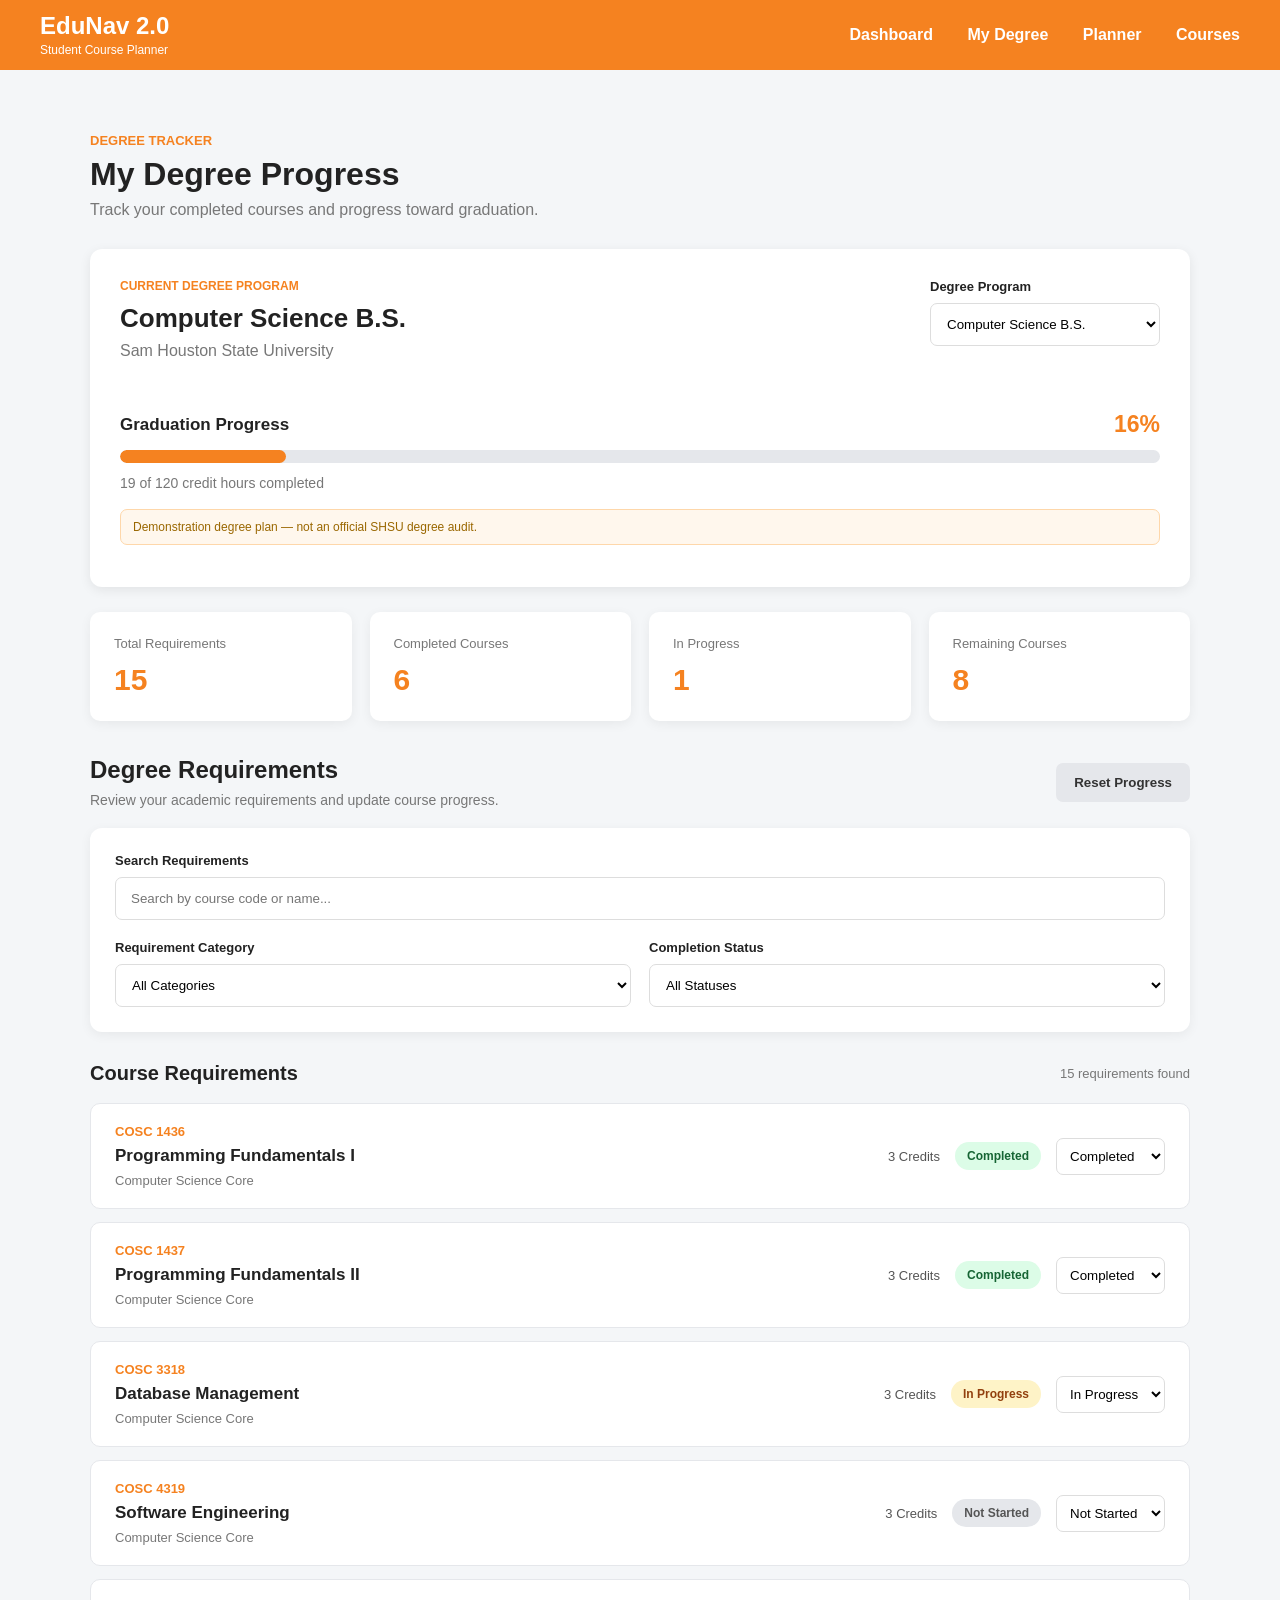
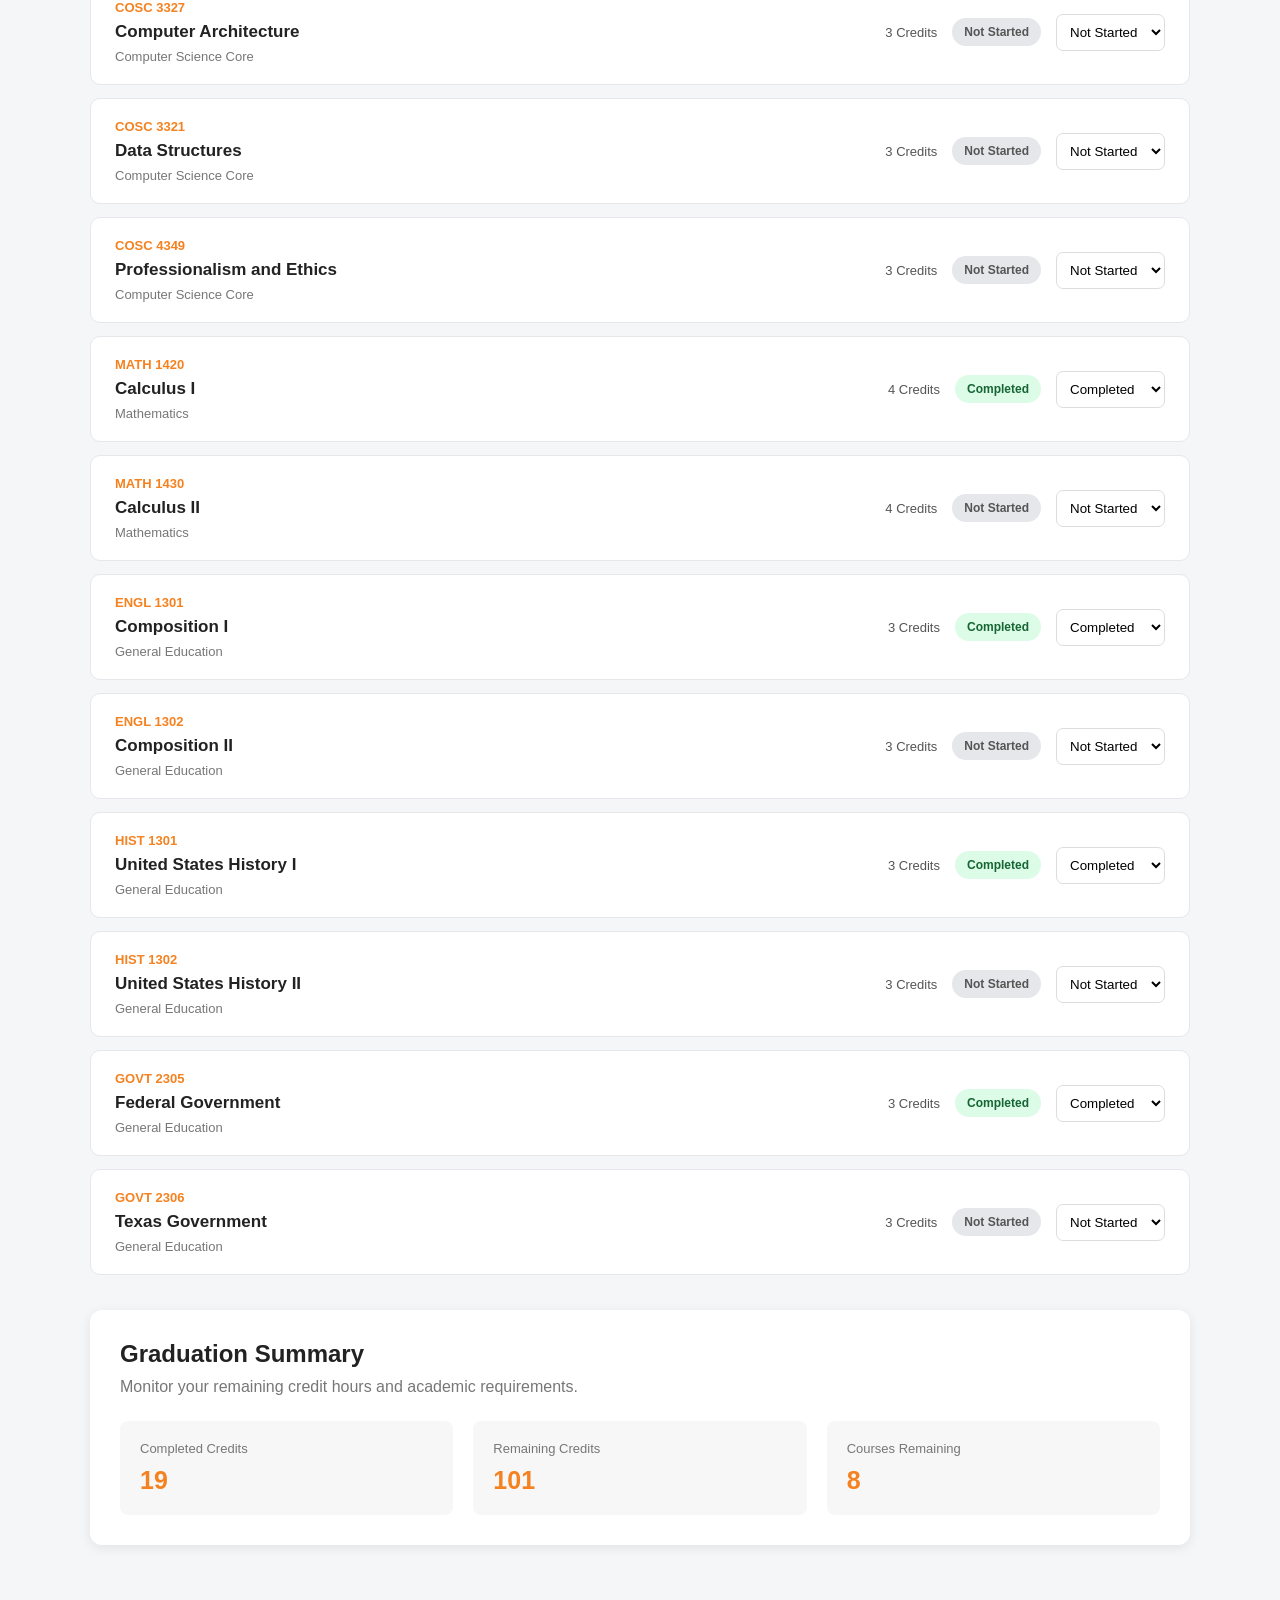
==== degree.html @ cde138a9 "Update EduNav 2.0 frontend with all completed features" ====
<!DOCTYPE html>
<html lang="en">

<head>
    <meta charset="UTF-8">
    <meta name="viewport" content="width=device-width, initial-scale=1.0">

    <title>My Degree | EduNav 2.0</title>

    <link rel="stylesheet" href="style.css">
</head>

<body>

    <!-- NAVIGATION -->

    <header class="navbar">

        <div class="logo">
            <h1>EduNav 2.0</h1>
            <span>Student Course Planner</span>
        </div>

        <nav>
            <a href="index.html">Dashboard</a>
            <a href="degree.html">My Degree</a>
            <a href="planner.html">Planner</a>
            <a href="courses.html">Courses</a>
        </nav>

    </header>


    <!-- MAIN DEGREE PAGE -->

    <main class="dashboard">

        <section class="welcome">

            <p>DEGREE TRACKER</p>

            <h2>My Degree Progress</h2>

            <span>
                Track your completed courses and progress toward graduation.
            </span>

        </section>


        <!-- DEGREE OVERVIEW -->

        <section class="degree-overview">

            <div class="degree-overview-header">

                <div>

                    <p class="degree-label">CURRENT DEGREE PROGRAM</p>

                    <h2 id="degreeProgramName">
                        Computer Science B.S.
                    </h2>

                    <p class="degree-university">
                        Sam Houston State University
                    </p>

                </div>

                <div class="degree-program-select">

                    <label for="degreeSelect">Degree Program</label>

                    <select id="degreeSelect">
                        <option value="computerScience">
                            Computer Science B.S.
                        </option>
                    </select>

                </div>

            </div>


            <!-- DEGREE PROGRESS -->

            <div class="degree-progress-header">

                <h3>Graduation Progress</h3>

                <strong id="degreeProgressPercent">0%</strong>

            </div>

            <div class="degree-progress-track">

                <div
                    class="degree-progress-fill"
                    id="degreeProgressFill"
                ></div>

            </div>

            <p class="degree-progress-description">
                <span id="degreeCompletedCredits">0</span>
                of
                <span id="degreeRequiredCredits">120</span>
                credit hours completed
            </p>

            <p class="degree-demo-note">
                Demonstration degree plan — not an official SHSU degree audit.
            </p>

        </section>


        <!-- DEGREE STATISTICS -->

        <section class="degree-stats">

            <div class="degree-stat-card">

                <p>Total Requirements</p>

                <h2 id="totalRequirements">0</h2>

            </div>

            <div class="degree-stat-card">

                <p>Completed Courses</p>

                <h2 id="completedRequirements">0</h2>

            </div>

            <div class="degree-stat-card">

                <p>In Progress</p>

                <h2 id="inProgressRequirements">0</h2>

            </div>

            <div class="degree-stat-card">

                <p>Remaining Courses</p>

                <h2 id="remainingRequirements">0</h2>

            </div>

        </section>


        <!-- REQUIREMENTS CONTROLS -->

        <section class="degree-requirements-section">

            <div class="degree-section-heading">

                <div>
                    <h2>Degree Requirements</h2>

                    <p>
                        Review your academic requirements and update course progress.
                    </p>
                </div>

                <button
                    id="resetDegreeButton"
                    class="degree-reset-button"
                >
                    Reset Progress
                </button>

            </div>


            <div class="degree-controls">

                <div class="degree-search">

                    <label for="degreeSearch">
                        Search Requirements
                    </label>

                    <input
                        type="search"
                        id="degreeSearch"
                        placeholder="Search by course code or name..."
                    >

                </div>


                <div class="degree-filter-grid">

                    <div>

                        <label for="degreeCategoryFilter">
                            Requirement Category
                        </label>

                        <select id="degreeCategoryFilter">
                            <option value="all">All Categories</option>
                        </select>

                    </div>


                    <div>

                        <label for="degreeStatusFilter">
                            Completion Status
                        </label>

                        <select id="degreeStatusFilter">

                            <option value="all">All Statuses</option>

                            <option value="Completed">Completed</option>

                            <option value="In Progress">In Progress</option>

                            <option value="Not Started">Not Started</option>

                        </select>

                    </div>

                </div>

            </div>


            <!-- REQUIREMENTS LIST -->

            <div class="degree-list-header">

                <h3>Course Requirements</h3>

                <span id="degreeResultCount">
                    0 requirements found
                </span>

            </div>

            <div id="degreeRequirementsList"></div>

            <div
                id="degreeEmptyState"
                class="degree-empty-state"
                hidden
            >
                No requirements match your search.
            </div>

        </section>


        <!-- GRADUATION SUMMARY -->

        <section class="degree-summary">

            <h2>Graduation Summary</h2>

            <p>
                Monitor your remaining credit hours and academic requirements.
            </p>

            <div class="degree-summary-grid">

                <div>

                    <span>Completed Credits</span>

                    <strong id="summaryCompletedCredits">0</strong>

                </div>

                <div>

                    <span>Remaining Credits</span>

                    <strong id="summaryRemainingCredits">0</strong>

                </div>

                <div>

                    <span>Courses Remaining</span>

                    <strong id="summaryRemainingCourses">0</strong>

                </div>

            </div>

        </section>

    </main>


    <script src="student-data.js"></script>
<script src="degree.js"></script>

</body>
</html>
---- style.css ----
body {
    margin: 0;
    font-family: Arial, sans-serif;
    background-color: #f4f6f8;
    color: #222222;
}
.navbar {
    height: 70px;
    background-color: #f58220;
    display: flex;
    align-items: center;
    justify-content: space-between;
    padding: 0 40px;
}

.logo h1 {
    margin: 0;
    font-size: 24px;
    color: white;
}

.logo span {
    color: white;
    font-size: 12px;
}

nav a {
    color: white;
    text-decoration: none;
    margin-left: 30px;
    font-weight: bold;
}

nav a:hover {
    text-decoration: underline;
}
.dashboard {
    max-width: 1100px;
    margin: 0 auto;
    padding: 50px 40px;
}

.welcome p {
    color: #f58220;
    font-size: 13px;
    font-weight: bold;
    margin-bottom: 8px;
}

.welcome h2 {
    font-size: 32px;
    margin: 0;
}

.welcome span {
    color: #777;
    display: block;
    margin-top: 8px;
}

.progress-card {
    background-color: white;
    margin-top: 35px;
    padding: 30px;
    border-radius: 12px;
    box-shadow: 0 3px 12px rgba(0, 0, 0, 0.08);
}

.progress-header {
    display: flex;
    justify-content: space-between;
    align-items: center;
}

.progress-header h3 {
    margin: 0;
    font-size: 20px;
}

.progress-header p {
    color: #777;
    margin-top: 6px;
}

.progress-header h2 {
    color: #f58220;
    font-size: 30px;
}

.progress-bar {
    width: 100%;
    height: 12px;
    background-color: #e5e5e5;
    border-radius: 10px;
    overflow: hidden;
    margin: 20px 0;
}

.progress-fill {
    width: 68%;
    height: 100%;
    background-color: #f58220;
}

.credit-info {
    color: #555;
}

.credit-info strong {
    color: #222;
    font-size: 20px;
}
.requirements {
    margin-top: 45px;
}

.section-title h2 {
    margin-bottom: 5px;
}

.section-title p {
    margin-top: 0;
    color: #777;
}

.course-list {
    margin-top: 20px;
}

.course {
    background-color: white;
    padding: 18px 22px;
    margin-bottom: 12px;
    border-radius: 10px;

    display: flex;
    justify-content: space-between;
    align-items: center;

    box-shadow: 0 2px 8px rgba(0, 0, 0, 0.06);
}

.course h3 {
    margin: 0;
    font-size: 16px;
}

.course p {
    margin: 5px 0 0;
    color: #777;
}

.course span {
    padding: 7px 12px;
    border-radius: 20px;
    font-size: 12px;
    font-weight: bold;
}

.completed span {
    background-color: #e4f5e9;
    color: #278044;
}

.in-progress span {
    background-color: #fff1dc;
    color: #d46b00;
}

.remaining span {
    background-color: #eeeeee;
    color: #666666;
}
.semester-card {
    background-color: white;
    margin-top: 35px;
    padding: 30px;
    border-radius: 12px;
    box-shadow: 0 3px 12px rgba(0, 0, 0, 0.08);
}

.semester-header {
    display: flex;
    justify-content: space-between;
    align-items: center;
    margin-bottom: 25px;
}

.semester-header h2 {
    margin: 0;
}

.semester-header p {
    color: #777;
    margin-top: 5px;
}

.semester-credits {
    text-align: right;
}

.semester-credits strong {
    display: block;
    color: #f58220;
    font-size: 28px;
}

.semester-credits span {
    color: #777;
    font-size: 12px;
}

.planned-course {
    border: 1px solid #e5e5e5;
    padding: 16px 18px;
    border-radius: 8px;
    margin-bottom: 12px;

    display: flex;
    justify-content: space-between;
    align-items: center;
}

.planned-course h3 {
    margin: 0;
    font-size: 16px;
}

.planned-course p {
    margin: 5px 0 0;
    color: #777;
}

.planned-course > span {
    color: #555;
    font-size: 13px;
}

.add-course-button {
    margin-top: 15px;
    background-color: #f58220;
    color: white;
    border: none;
    padding: 12px 20px;
    border-radius: 7px;
    font-size: 14px;
    font-weight: bold;
    cursor: pointer;
}

.add-course-button:hover {
    background-color: #d96d0b;
}
.course-selector {
    display: none;
    margin-top: 20px;
    padding: 20px;
    background-color: #f7f7f7;
    border: 1px solid #dddddd;
    border-radius: 8px;
}

.course-selector h3 {
    margin-top: 0;
}

.course-selector p {
    color: #777;
}

.course-selector select {
    width: 100%;
    padding: 12px;
    border: 1px solid #cccccc;
    border-radius: 6px;
    font-size: 14px;
    margin-bottom: 15px;
}
.course-selector #confirmCourseButton {
    background-color: #f58220;
    color: white;
    border: none;
    padding: 11px 18px;
    border-radius: 6px;
    font-weight: bold;
    cursor: pointer;
    display: block;
}
/* =====================================
   EDUNAV 2.0 - SEMESTER PLANNER
===================================== */


/* PLANNER ACTION BUTTONS */

.planner-actions {
    display: flex;
    gap: 15px;
    margin-top: 30px;
    flex-wrap: wrap;
}

.planner-actions button {
    padding: 12px 20px;
    border: none;
    border-radius: 7px;
    font-weight: bold;
    font-size: 14px;
    cursor: pointer;
}

#addSemesterButton {
    background-color: #f58220;
    color: white;
}

#addSemesterButton:hover {
    background-color: #d96d0b;
}

.reset-button {
    background-color: #e5e7eb;
    color: #333;
}


/* SEMESTER CARD */

.semester-card {
    background-color: white;
    margin-top: 30px;
    padding: 30px;
    border-radius: 12px;
    box-shadow: 0 3px 12px rgba(0,0,0,0.08);
}

.semester-header {
    display: flex;
    justify-content: space-between;
    align-items: center;
    margin-bottom: 25px;
}

.semester-header h2 {
    margin: 0;
}

.semester-header p {
    color: #777;
    margin-top: 5px;
}

.semester-credits {
    text-align: right;
}

.semester-credits strong {
    display: block;
    color: #f58220;
    font-size: 28px;
}

.semester-credits span {
    color: #777;
    font-size: 12px;
}


/* COURSE CARDS */

.planned-course {
    border: 1px solid #e5e5e5;
    padding: 16px 18px;
    border-radius: 8px;
    margin-bottom: 12px;

    display: flex;
    justify-content: space-between;
    align-items: center;
    gap: 15px;
}

.planned-course h3 {
    margin: 0;
    font-size: 16px;
}

.planned-course p {
    margin: 5px 0 0;
    color: #777;
}

.course-right {
    display: flex;
    align-items: center;
    gap: 20px;
}

.course-right span {
    color: #555;
    font-size: 13px;
}

.remove-course-button {
    background-color: #fee2e2;
    color: #dc2626;
    border: none;
    border-radius: 6px;
    padding: 8px 12px;
    cursor: pointer;
    font-weight: bold;
}

.remove-course-button:hover {
    background-color: #fecaca;
}


/* SEMESTER BUTTONS */

.semester-buttons {
    display: flex;
    gap: 12px;
    margin-top: 20px;
    flex-wrap: wrap;
}

.add-course-button {
    background-color: #f58220;
    color: white;
    border: none;
    padding: 12px 20px;
    border-radius: 7px;
    font-size: 14px;
    font-weight: bold;
    cursor: pointer;
}

.add-course-button:hover {
    background-color: #d96d0b;
}

.delete-semester-button {
    background-color: #fee2e2;
    color: #dc2626;
    border: none;
    padding: 12px 20px;
    border-radius: 7px;
    font-weight: bold;
    cursor: pointer;
}

.delete-semester-button:hover {
    background-color: #fecaca;
}


/* EMPTY SEMESTER MESSAGE */

.empty-semester {
    padding: 20px;
    text-align: center;
    color: #888;
    border: 1px dashed #ddd;
    border-radius: 8px;
}


/* MODAL BACKGROUND */

.modal-overlay {
    display: none;
    position: fixed;
    inset: 0;

    background-color: rgba(0, 0, 0, 0.5);

    justify-content: center;
    align-items: center;

    z-index: 1000;
    padding: 20px;
    box-sizing: border-box;
}


/* MODAL BOX */

.modal-content {
    background-color: white;
    padding: 30px;
    border-radius: 12px;

    width: 100%;
    max-width: 450px;

    box-shadow: 0 10px 30px rgba(0,0,0,0.2);
}

.modal-header {
    display: flex;
    justify-content: space-between;
    align-items: center;
}

.modal-header h2 {
    margin: 0;
}

.close-modal {
    background: none;
    border: none;
    font-size: 28px;
    cursor: pointer;
    color: #777;
}

.modal-content p {
    color: #777;
    margin: 15px 0 25px;
}

.modal-content label {
    display: block;
    margin-bottom: 10px;
    font-weight: bold;
}

.modal-content select {
    width: 100%;
    padding: 12px;
    border: 1px solid #ddd;
    border-radius: 7px;
    font-size: 14px;
    box-sizing: border-box;
}


/* MODAL BUTTONS */

.modal-actions {
    display: flex;
    justify-content: flex-end;
    gap: 12px;
    margin-top: 25px;
}

.modal-actions button {
    padding: 12px 18px;
    border: none;
    border-radius: 7px;
    cursor: pointer;
    font-weight: bold;
}

.cancel-button {
    background-color: #e5e7eb;
    color: #333;
}

.confirm-button {
    background-color: #f58220;
    color: white;
}

.confirm-button:hover {
    background-color: #d96d0b;
}


/* RESPONSIVE LAYOUT */

@media (max-width: 600px) {

    .semester-header {
        align-items: flex-start;
        gap: 15px;
    }

    .planned-course {
        flex-direction: column;
        align-items: flex-start;
    }

    .course-right {
        width: 100%;
        justify-content: space-between;
    }

}/* ADD SEMESTER FORM */

.add-semester-form {
    display: none;
    background-color: white;
    padding: 25px;
    margin-top: 25px;
    border-radius: 12px;
    box-shadow: 0 3px 12px rgba(0,0,0,0.08);
}

.add-semester-form h3 {
    margin-top: 0;
}

.add-semester-form label {
    display: block;
    margin-top: 15px;
    margin-bottom: 8px;
    font-weight: bold;
}

.add-semester-form select,
.add-semester-form input {
    width: 100%;
    padding: 12px;
    border: 1px solid #ddd;
    border-radius: 7px;
    box-sizing: border-box;
}

.semester-form-buttons {
    display: flex;
    gap: 12px;
    margin-top: 20px;
}

.semester-form-buttons button {
    padding: 12px 18px;
    border: none;
    border-radius: 7px;
    cursor: pointer;
    font-weight: bold;
}

#createSemesterButton {
    background-color: #f58220;
    color: white;
}

#cancelSemesterButton {
    background-color: #e5e7eb;
    color: #333;
}/* ==========================================
   EDUNAV 2.0 - COURSE CATALOG
========================================== */

.catalog-controls {
    background: white;
    padding: 28px;
    margin-top: 30px;
    border-radius: 12px;
    box-shadow: 0 3px 12px rgba(0,0,0,0.08);
}

.catalog-controls label {
    display: block;
    font-size: 13px;
    font-weight: bold;
    margin-bottom: 9px;
}

.catalog-search input {
    width: 100%;
    padding: 14px 16px;
    border: 1px solid #dddddd;
    border-radius: 8px;
    font-size: 15px;
    box-sizing: border-box;
}

.catalog-search input:focus,
.catalog-filters select:focus {
    outline: 2px solid #f58220;
    outline-offset: 1px;
}

.catalog-filters {
    display: grid;
    grid-template-columns: repeat(3, minmax(0, 1fr));
    gap: 18px;
    margin-top: 22px;
}

.catalog-filters select {
    width: 100%;
    padding: 12px;
    border: 1px solid #dddddd;
    border-radius: 7px;
    background: white;
    font-size: 14px;
}

.catalog-results {
    margin-top: 32px;
}

.catalog-results-header {
    display: flex;
    justify-content: space-between;
    align-items: center;
    gap: 15px;
    margin-bottom: 18px;
}

.catalog-results-header h3 {
    margin: 0;
    font-size: 21px;
}

.catalog-results-header span {
    color: #777;
    font-size: 14px;
}

.catalog-course-card {
    display: flex;
    justify-content: space-between;
    align-items: center;
    gap: 25px;
    background: white;
    border: 1px solid #e5e7eb;
    border-radius: 10px;
    padding: 22px 25px;
    margin-bottom: 14px;
    box-shadow: 0 2px 8px rgba(0,0,0,0.04);
}

.catalog-course-code {
    color: #f58220;
    font-weight: bold;
    font-size: 14px;
    margin-bottom: 6px;
}

.catalog-course-card h4 {
    font-size: 18px;
    margin: 0 0 9px;
}

.catalog-course-card p {
    color: #777;
    font-size: 14px;
    line-height: 1.5;
    margin: 0;
}

.catalog-course-actions {
    display: flex;
    flex-direction: column;
    align-items: flex-end;
    gap: 12px;
    flex-shrink: 0;
}

.catalog-credit-label {
    color: #555;
    font-size: 13px;
}

.catalog-status {
    display: inline-block;
    padding: 6px 11px;
    border-radius: 20px;
    font-size: 12px;
    font-weight: bold;
}

.catalog-status.completed {
    background: #dcfce7;
    color: #166534;
}

.catalog-status.in-progress {
    background: #fef3c7;
    color: #92400e;
}

.catalog-status.not-started {
    background: #e5e7eb;
    color: #555;
}

.catalog-details-button {
    background: #f58220;
    color: white;
    border: none;
    padding: 10px 16px;
    border-radius: 7px;
    font-weight: bold;
    cursor: pointer;
}

.catalog-details-button:hover {
    background: #d96d0b;
}

.catalog-empty {
    padding: 40px;
    background: white;
    border: 1px dashed #dddddd;
    border-radius: 10px;
    color: #777;
    text-align: center;
}

.catalog-empty[hidden] {
    display: none;
}

/* COURSE DETAILS WINDOW */

.catalog-modal {
    position: fixed;
    inset: 0;
    background: rgba(0,0,0,0.55);
    display: flex;
    justify-content: center;
    align-items: center;
    z-index: 2000;
    padding: 20px;
    box-sizing: border-box;
}

.catalog-modal[hidden] {
    display: none;
}

.catalog-modal-content {
    background: white;
    border-radius: 12px;
    padding: 30px;
    width: 100%;
    max-width: 520px;
    max-height: 85vh;
    overflow-y: auto;
    box-sizing: border-box;
    box-shadow: 0 12px 35px rgba(0,0,0,0.2);
}

.catalog-modal-header {
    display: flex;
    justify-content: space-between;
    align-items: center;
}

.catalog-modal-header h2 {
    color: #f58220;
    margin: 0;
}

.catalog-close-button {
    background: transparent;
    border: none;
    font-size: 28px;
    color: #777;
    cursor: pointer;
}

.catalog-modal-content h3 {
    margin: 15px 0;
}

#detailCourseDescription {
    color: #666;
    line-height: 1.6;
    margin-bottom: 25px;
}

.catalog-detail-row {
    display: flex;
    justify-content: space-between;
    gap: 20px;
    padding: 14px 0;
    border-bottom: 1px solid #eeeeee;
    font-size: 14px;
}

.catalog-detail-row span {
    text-align: right;
    color: #666;
}

.catalog-done-button {
    margin-top: 25px;
    width: 100%;
    background: #f58220;
    color: white;
    border: none;
    padding: 13px;
    border-radius: 7px;
    font-weight: bold;
    cursor: pointer;
}

@media (max-width: 700px) {
    .catalog-filters {
        grid-template-columns: 1fr;
    }

    .catalog-course-card {
        flex-direction: column;
        align-items: flex-start;
    }

    .catalog-course-actions {
        flex-direction: row;
        align-items: center;
        flex-wrap: wrap;
        width: 100%;
    }

    .catalog-results-header {
        align-items: flex-start;
        flex-direction: column;
    }
}
/* ==========================================
   EDUNAV 2.0 - MY DEGREE PAGE
========================================== */


/* DEGREE OVERVIEW */

.degree-overview {
    background: white;
    margin-top: 30px;
    padding: 30px;
    border-radius: 12px;
    box-shadow: 0 3px 12px rgba(0,0,0,0.08);
}

.degree-overview-header {
    display: flex;
    justify-content: space-between;
    align-items: flex-start;
    gap: 25px;
    margin-bottom: 35px;
}

.degree-label {
    color: #f58220;
    font-size: 12px;
    font-weight: bold;
    margin: 0 0 10px;
}

.degree-overview-header h2 {
    margin: 0;
    font-size: 26px;
}

.degree-university {
    color: #777;
    margin-top: 8px;
}

.degree-program-select {
    min-width: 230px;
}

.degree-program-select label {
    display: block;
    font-size: 13px;
    font-weight: bold;
    margin-bottom: 9px;
}

.degree-program-select select {
    width: 100%;
    padding: 12px;
    border: 1px solid #ddd;
    border-radius: 7px;
    background: white;
}

.degree-progress-header {
    display: flex;
    justify-content: space-between;
    align-items: center;
    margin-bottom: 12px;
}

.degree-progress-header h3 {
    margin: 0;
    font-size: 17px;
}

.degree-progress-header strong {
    color: #f58220;
    font-size: 23px;
}

.degree-progress-track {
    height: 13px;
    background: #e5e7eb;
    border-radius: 20px;
    overflow: hidden;
}

.degree-progress-fill {
    width: 0;
    height: 100%;
    background: #f58220;
    border-radius: 20px;
    transition: width 0.3s ease;
}

.degree-progress-description {
    color: #777;
    font-size: 14px;
    margin-top: 12px;
}

.degree-demo-note {
    font-size: 12px;
    color: #9a6700;
    background: #fff7ed;
    border: 1px solid #fed7aa;
    padding: 10px 12px;
    border-radius: 7px;
    margin-top: 18px;
}


/* DEGREE STATISTICS */

.degree-stats {
    display: grid;
    grid-template-columns: repeat(4, minmax(0, 1fr));
    gap: 18px;
    margin-top: 25px;
}

.degree-stat-card {
    background: white;
    padding: 24px;
    border-radius: 10px;
    box-shadow: 0 3px 12px rgba(0,0,0,0.06);
}

.degree-stat-card p {
    margin: 0;
    color: #777;
    font-size: 13px;
}

.degree-stat-card h2 {
    margin: 12px 0 0;
    font-size: 30px;
    color: #f58220;
}


/* DEGREE REQUIREMENTS */

.degree-requirements-section {
    margin-top: 35px;
}

.degree-section-heading {
    display: flex;
    justify-content: space-between;
    align-items: center;
    gap: 20px;
    margin-bottom: 20px;
}

.degree-section-heading h2 {
    margin: 0;
    font-size: 24px;
}

.degree-section-heading p {
    color: #777;
    margin: 8px 0 0;
    font-size: 14px;
}

.degree-reset-button {
    background: #e5e7eb;
    color: #333;
    border: none;
    border-radius: 7px;
    padding: 12px 18px;
    font-weight: bold;
    cursor: pointer;
    flex-shrink: 0;
}

.degree-reset-button:hover {
    background: #d1d5db;
}


/* SEARCH AND FILTERS */

.degree-controls {
    background: white;
    padding: 25px;
    border-radius: 12px;
    box-shadow: 0 3px 12px rgba(0,0,0,0.06);
}

.degree-controls label {
    display: block;
    font-size: 13px;
    font-weight: bold;
    margin-bottom: 9px;
}

.degree-search input {
    width: 100%;
    padding: 13px 15px;
    border: 1px solid #ddd;
    border-radius: 7px;
    box-sizing: border-box;
}

.degree-filter-grid {
    display: grid;
    grid-template-columns: repeat(2, minmax(0, 1fr));
    gap: 18px;
    margin-top: 20px;
}

.degree-filter-grid select {
    width: 100%;
    padding: 12px;
    border: 1px solid #ddd;
    border-radius: 7px;
    background: white;
}


/* REQUIREMENTS LIST */

.degree-list-header {
    display: flex;
    justify-content: space-between;
    align-items: center;
    margin: 30px 0 18px;
}

.degree-list-header h3 {
    margin: 0;
    font-size: 20px;
}

.degree-list-header span {
    color: #777;
    font-size: 13px;
}

.degree-requirement-card {
    background: white;
    padding: 20px 24px;
    margin-bottom: 13px;
    border: 1px solid #e5e7eb;
    border-radius: 10px;
    display: flex;
    justify-content: space-between;
    align-items: center;
    gap: 20px;
}

.degree-course-code {
    color: #f58220;
    font-size: 13px;
    font-weight: bold;
    margin-bottom: 7px;
}

.degree-requirement-card h3 {
    margin: 0;
    font-size: 17px;
}

.degree-requirement-card p {
    margin: 7px 0 0;
    color: #777;
    font-size: 13px;
}

.degree-course-actions {
    display: flex;
    align-items: center;
    gap: 15px;
    flex-wrap: wrap;
    justify-content: flex-end;
}

.degree-credit-label {
    font-size: 13px;
    color: #555;
    white-space: nowrap;
}

.degree-status-badge {
    display: inline-block;
    padding: 7px 12px;
    border-radius: 20px;
    font-size: 12px;
    font-weight: bold;
    white-space: nowrap;
}

.degree-completed {
    background: #dcfce7;
    color: #166534;
}

.degree-in-progress {
    background: #fef3c7;
    color: #92400e;
}

.degree-not-started {
    background: #e5e7eb;
    color: #555;
}

.degree-status-select {
    padding: 9px;
    border: 1px solid #ddd;
    border-radius: 7px;
    background: white;
    cursor: pointer;
}

.degree-empty-state {
    padding: 35px;
    background: white;
    border: 1px dashed #ddd;
    border-radius: 10px;
    color: #777;
    text-align: center;
}

.degree-empty-state[hidden] {
    display: none;
}


/* GRADUATION SUMMARY */

.degree-summary {
    background: white;
    padding: 30px;
    border-radius: 12px;
    margin: 35px 0;
    box-shadow: 0 3px 12px rgba(0,0,0,0.08);
}

.degree-summary h2 {
    margin: 0;
}

.degree-summary > p {
    color: #777;
    margin: 10px 0 25px;
}

.degree-summary-grid {
    display: grid;
    grid-template-columns: repeat(3, minmax(0, 1fr));
    gap: 20px;
}

.degree-summary-grid > div {
    background: #f7f7f7;
    padding: 20px;
    border-radius: 8px;
}

.degree-summary-grid span {
    display: block;
    color: #777;
    font-size: 13px;
}

.degree-summary-grid strong {
    display: block;
    margin-top: 10px;
    font-size: 25px;
    color: #f58220;
}


/* RESPONSIVE DESIGN */

@media (max-width: 800px) {

    .degree-overview-header,
    .degree-section-heading {
        flex-direction: column;
        align-items: stretch;
    }

    .degree-stats {
        grid-template-columns: repeat(2, minmax(0, 1fr));
    }

    .degree-requirement-card {
        flex-direction: column;
        align-items: flex-start;
    }

    .degree-course-actions {
        justify-content: flex-start;
    }

}

@media (max-width: 500px) {

    .degree-stats,
    .degree-filter-grid,
    .degree-summary-grid {
        grid-template-columns: 1fr;
    }

    .degree-overview,
    .degree-summary {
        padding: 20px;
    }

}
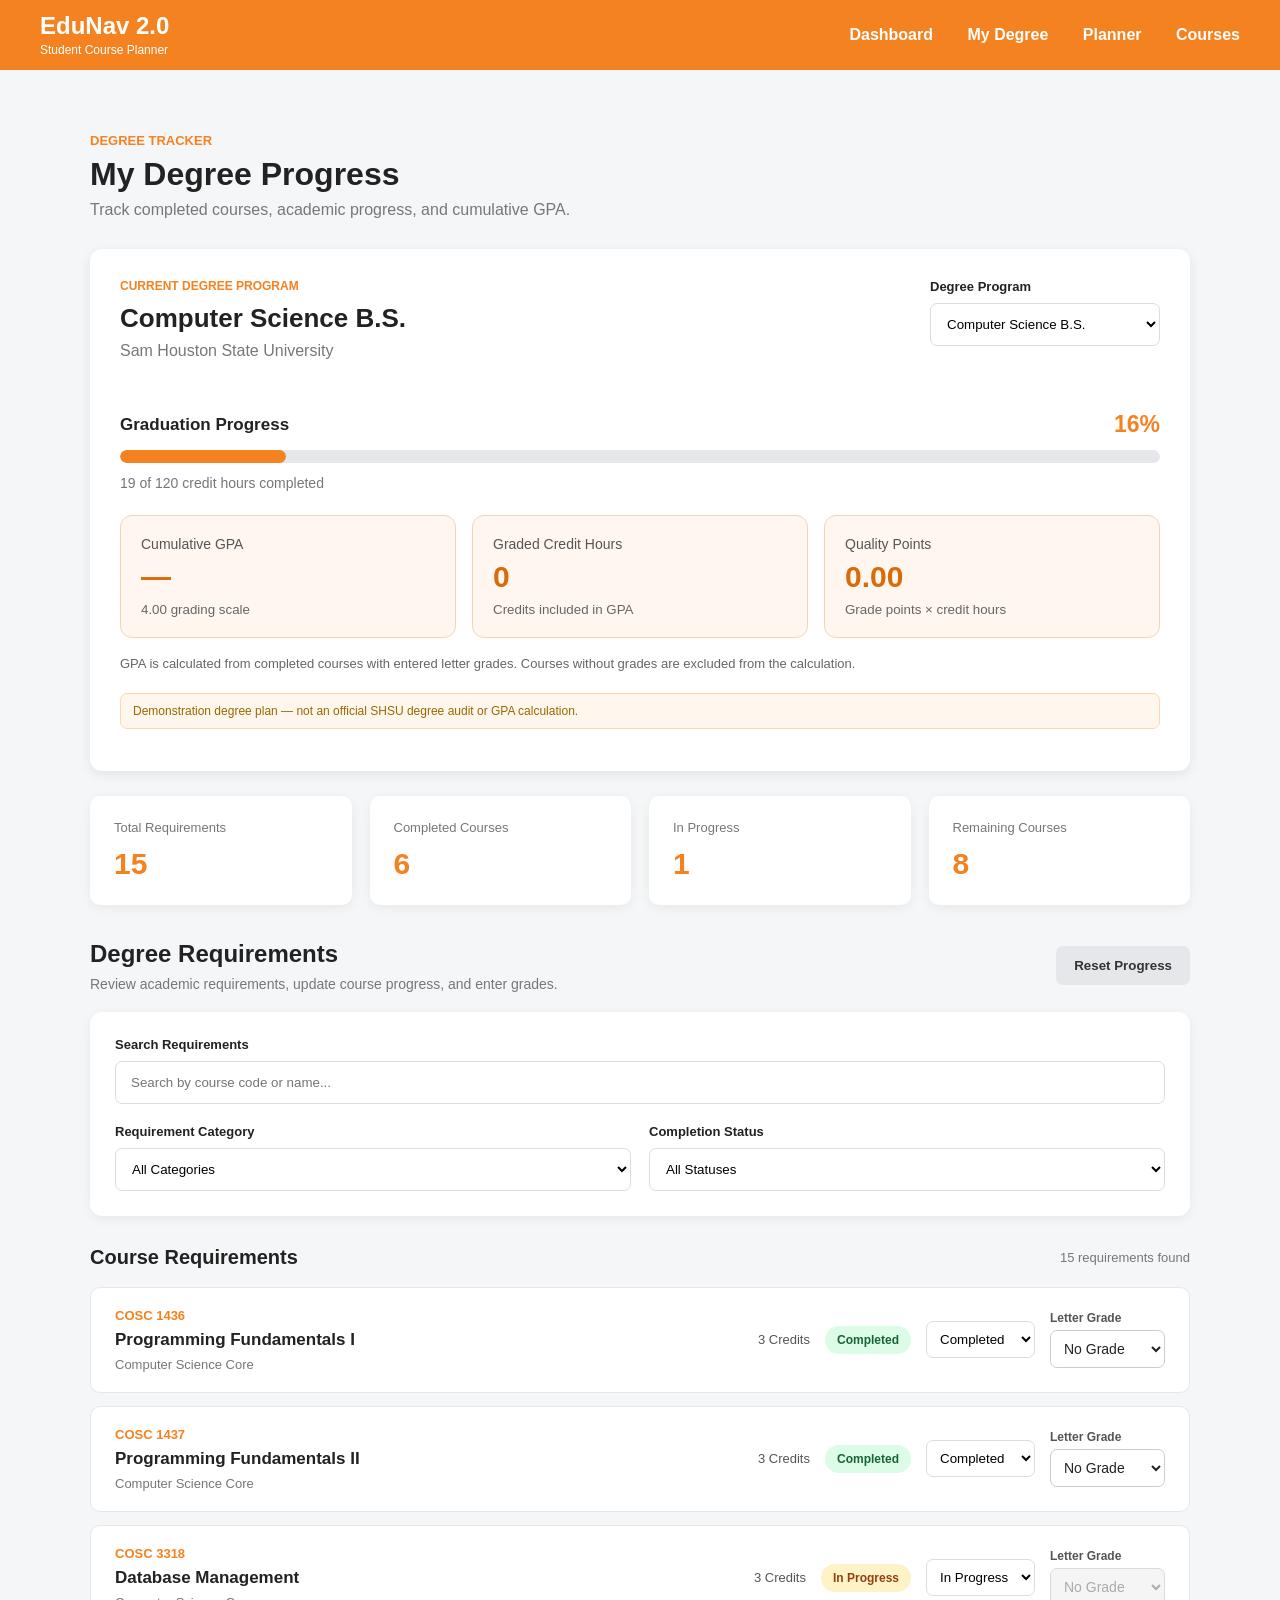
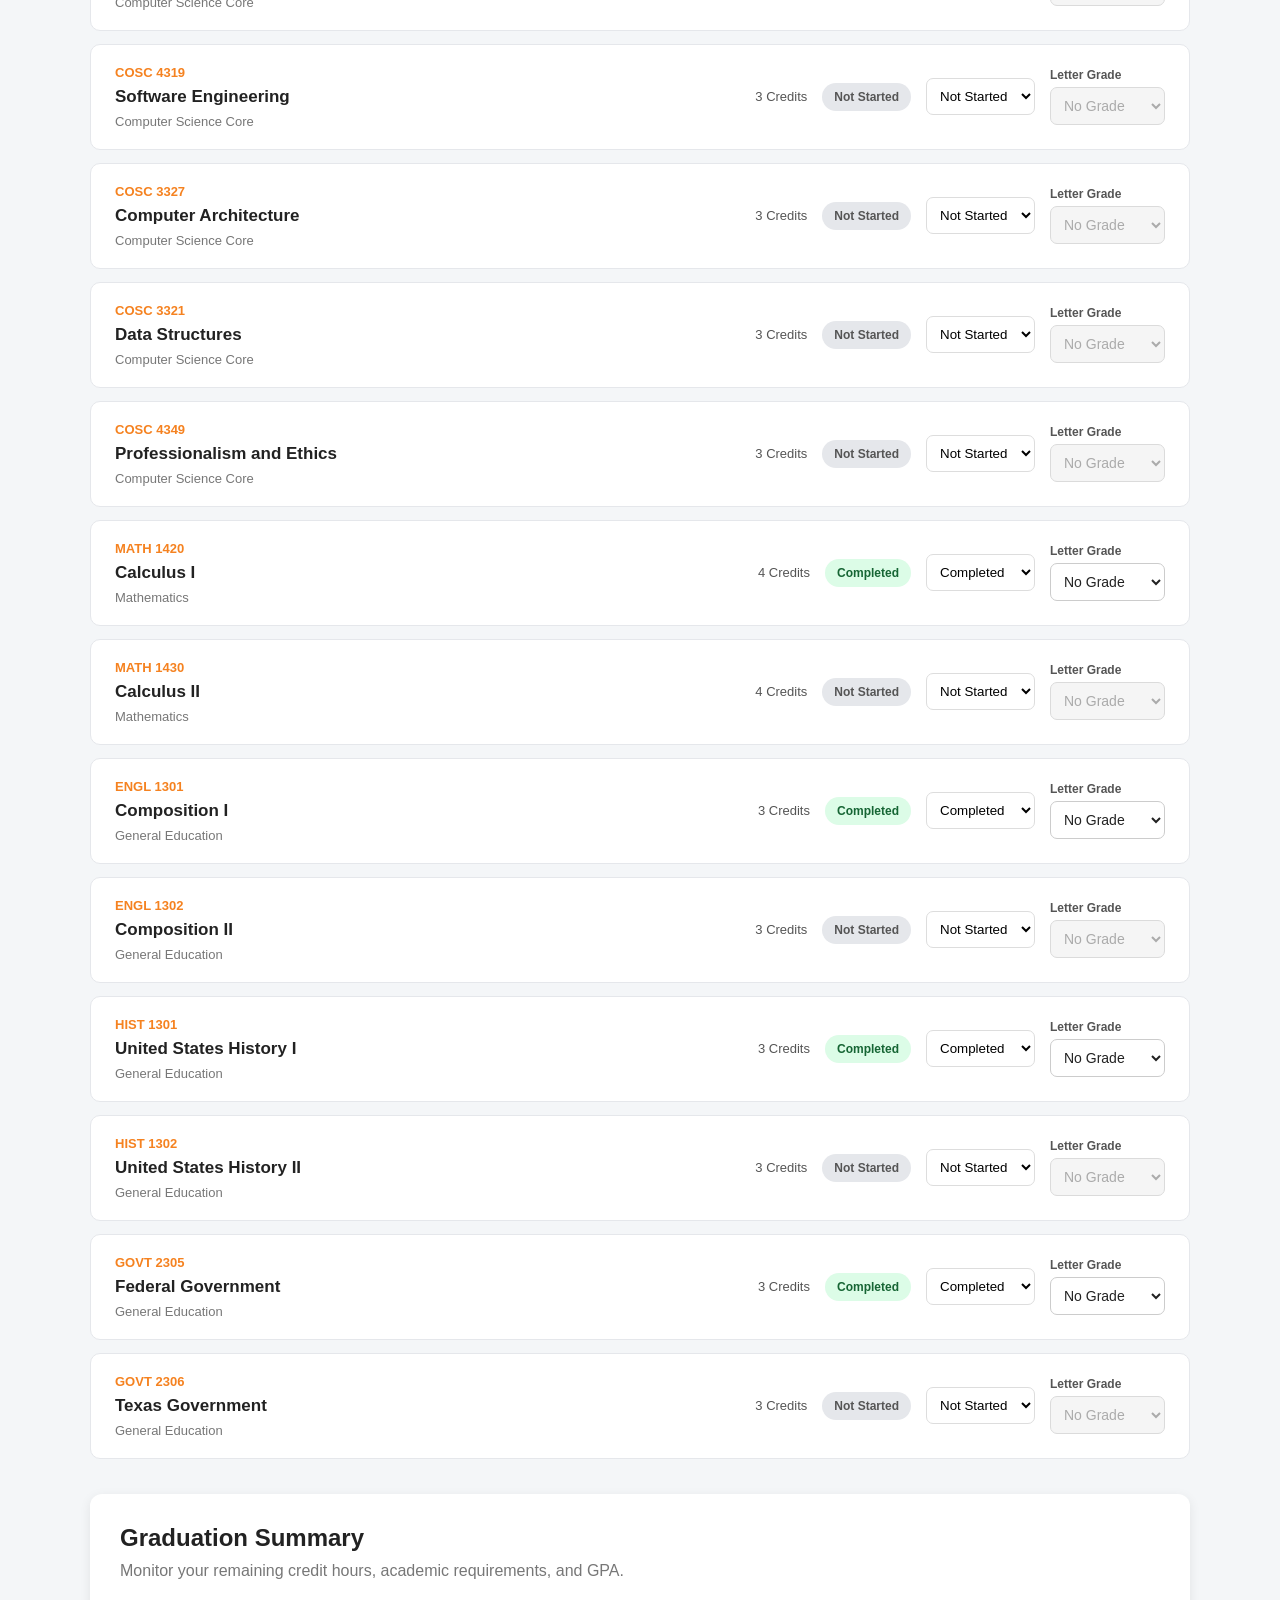
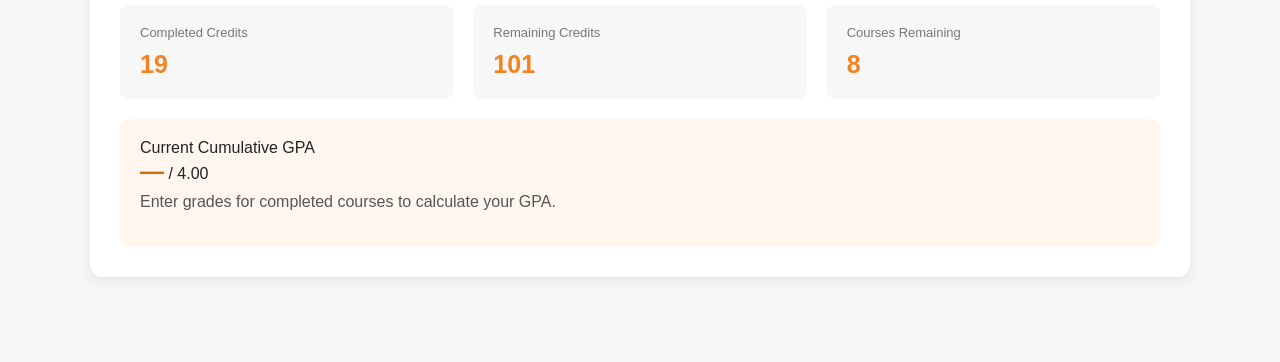
==== commit 2971607a: "Add GPA tracking to My Degree" ====
--- a/degree.html
+++ b/degree.html
@@ -1,13 +1,112 @@
+
 <!DOCTYPE html>
 <html lang="en">
 
 <head>
     <meta charset="UTF-8">
     <meta name="viewport" content="width=device-width, initial-scale=1.0">
-
     <title>My Degree | EduNav 2.0</title>
-
     <link rel="stylesheet" href="style.css">
+
+    <style>
+        /* GPA additions to existing My Degree design */
+
+        .degree-gpa-overview {
+            display: grid;
+            grid-template-columns: repeat(auto-fit, minmax(190px, 1fr));
+            gap: 16px;
+            margin-top: 24px;
+        }
+
+        .degree-gpa-card {
+            background: #fff7ef;
+            border: 1px solid #f3d4b7;
+            border-radius: 12px;
+            padding: 20px;
+        }
+
+        .degree-gpa-card p {
+            margin: 0 0 8px;
+            color: #555;
+            font-size: 14px;
+        }
+
+        .degree-gpa-card h2 {
+            margin: 0;
+            font-size: 30px;
+            color: #d96b0b;
+        }
+
+        .degree-gpa-card small {
+            display: block;
+            margin-top: 8px;
+            color: #666;
+        }
+
+        .degree-grade-control {
+            display: flex;
+            flex-direction: column;
+            gap: 5px;
+            min-width: 115px;
+        }
+
+        .degree-grade-control label {
+            font-size: 12px;
+            font-weight: 600;
+            color: #555;
+        }
+
+        .degree-grade-select {
+            padding: 9px;
+            border: 1px solid #ccc;
+            border-radius: 7px;
+            background: white;
+            color: #222;
+            font-size: 14px;
+        }
+
+        .degree-grade-select:focus {
+            outline: 2px solid #f58220;
+            outline-offset: 2px;
+        }
+
+        .degree-grade-select:disabled {
+            background: #f1f1f1;
+            color: #888;
+            cursor: not-allowed;
+        }
+
+        .degree-gpa-note {
+            margin-top: 16px;
+            font-size: 13px;
+            color: #666;
+            line-height: 1.6;
+        }
+
+        .degree-gpa-summary {
+            margin-top: 20px;
+            padding: 20px;
+            background: #fff7ef;
+            border-radius: 10px;
+        }
+
+        .degree-gpa-summary strong {
+            color: #d96b0b;
+            font-size: 24px;
+        }
+
+        .degree-gpa-summary p {
+            margin-top: 8px;
+            color: #555;
+        }
+
+        @media (max-width: 700px) {
+            .degree-course-actions {
+                flex-wrap: wrap;
+                gap: 10px;
+            }
+        }
+    </style>
 </head>
 
 <body>
@@ -15,7 +114,6 @@
     <!-- NAVIGATION -->
 
     <header class="navbar">
-
         <div class="logo">
             <h1>EduNav 2.0</h1>
             <span>Student Course Planner</span>
@@ -27,36 +125,30 @@
             <a href="planner.html">Planner</a>
             <a href="courses.html">Courses</a>
         </nav>
-
     </header>
 
-
-    <!-- MAIN DEGREE PAGE -->
-
     <main class="dashboard">
 
+        <!-- WELCOME -->
+
         <section class="welcome">
-
             <p>DEGREE TRACKER</p>
-
             <h2>My Degree Progress</h2>
-
             <span>
-                Track your completed courses and progress toward graduation.
+                Track completed courses, academic progress,
+                and cumulative GPA.
             </span>
-
-        </section>
-
+        </section>
 
         <!-- DEGREE OVERVIEW -->
 
         <section class="degree-overview">
 
             <div class="degree-overview-header">
-
-                <div>
-
-                    <p class="degree-label">CURRENT DEGREE PROGRAM</p>
+                <div>
+                    <p class="degree-label">
+                        CURRENT DEGREE PROGRAM
+                    </p>
 
                     <h2 id="degreeProgramName">
                         Computer Science B.S.
@@ -65,41 +157,33 @@
                     <p class="degree-university">
                         Sam Houston State University
                     </p>
-
                 </div>
 
                 <div class="degree-program-select">
-
-                    <label for="degreeSelect">Degree Program</label>
+                    <label for="degreeSelect">
+                        Degree Program
+                    </label>
 
                     <select id="degreeSelect">
                         <option value="computerScience">
                             Computer Science B.S.
                         </option>
                     </select>
-
-                </div>
-
-            </div>
-
-
-            <!-- DEGREE PROGRESS -->
+                </div>
+            </div>
+
+            <!-- GRADUATION PROGRESS -->
 
             <div class="degree-progress-header">
-
                 <h3>Graduation Progress</h3>
-
                 <strong id="degreeProgressPercent">0%</strong>
-
             </div>
 
             <div class="degree-progress-track">
-
                 <div
                     class="degree-progress-fill"
-                    id="degreeProgressFill"
-                ></div>
-
+                    id="degreeProgressFill">
+                </div>
             </div>
 
             <p class="degree-progress-description">
@@ -109,80 +193,95 @@
                 credit hours completed
             </p>
 
+            <!-- GPA OVERVIEW -->
+
+            <div class="degree-gpa-overview">
+
+                <div class="degree-gpa-card">
+                    <p>Cumulative GPA</p>
+                    <h2 id="degreeGPA">—</h2>
+                    <small>4.00 grading scale</small>
+                </div>
+
+                <div class="degree-gpa-card">
+                    <p>Graded Credit Hours</p>
+                    <h2 id="degreeGPACredits">0</h2>
+                    <small>Credits included in GPA</small>
+                </div>
+
+                <div class="degree-gpa-card">
+                    <p>Quality Points</p>
+                    <h2 id="degreeQualityPoints">0.00</h2>
+                    <small>Grade points × credit hours</small>
+                </div>
+
+            </div>
+
+            <p class="degree-gpa-note">
+                GPA is calculated from completed courses with
+                entered letter grades. Courses without grades
+                are excluded from the calculation.
+            </p>
+
             <p class="degree-demo-note">
-                Demonstration degree plan — not an official SHSU degree audit.
+                Demonstration degree plan — not an official
+                SHSU degree audit or GPA calculation.
             </p>
 
         </section>
 
-
         <!-- DEGREE STATISTICS -->
 
         <section class="degree-stats">
 
             <div class="degree-stat-card">
-
                 <p>Total Requirements</p>
-
                 <h2 id="totalRequirements">0</h2>
-
             </div>
 
             <div class="degree-stat-card">
-
                 <p>Completed Courses</p>
-
                 <h2 id="completedRequirements">0</h2>
-
             </div>
 
             <div class="degree-stat-card">
-
                 <p>In Progress</p>
-
                 <h2 id="inProgressRequirements">0</h2>
-
             </div>
 
             <div class="degree-stat-card">
-
                 <p>Remaining Courses</p>
-
                 <h2 id="remainingRequirements">0</h2>
-
-            </div>
-
-        </section>
-
-
-        <!-- REQUIREMENTS CONTROLS -->
+            </div>
+
+        </section>
+
+        <!-- REQUIREMENTS -->
 
         <section class="degree-requirements-section">
 
             <div class="degree-section-heading">
-
                 <div>
                     <h2>Degree Requirements</h2>
-
                     <p>
-                        Review your academic requirements and update course progress.
+                        Review academic requirements,
+                        update course progress, and enter grades.
                     </p>
                 </div>
 
                 <button
                     id="resetDegreeButton"
                     class="degree-reset-button"
-                >
+                    type="button">
                     Reset Progress
                 </button>
-
-            </div>
-
+            </div>
+
+            <!-- FILTERS -->
 
             <div class="degree-controls">
 
                 <div class="degree-search">
-
                     <label for="degreeSearch">
                         Search Requirements
                     </label>
@@ -190,62 +289,46 @@
                     <input
                         type="search"
                         id="degreeSearch"
-                        placeholder="Search by course code or name..."
-                    >
-
-                </div>
-
+                        placeholder="Search by course code or name...">
+                </div>
 
                 <div class="degree-filter-grid">
 
                     <div>
-
                         <label for="degreeCategoryFilter">
                             Requirement Category
                         </label>
 
                         <select id="degreeCategoryFilter">
-                            <option value="all">All Categories</option>
+                            <option value="all">
+                                All Categories
+                            </option>
                         </select>
-
                     </div>
 
-
                     <div>
-
                         <label for="degreeStatusFilter">
                             Completion Status
                         </label>
 
                         <select id="degreeStatusFilter">
-
                             <option value="all">All Statuses</option>
-
                             <option value="Completed">Completed</option>
-
                             <option value="In Progress">In Progress</option>
-
                             <option value="Not Started">Not Started</option>
-
                         </select>
-
                     </div>
 
                 </div>
-
-            </div>
-
-
-            <!-- REQUIREMENTS LIST -->
+            </div>
+
+            <!-- COURSE REQUIREMENTS -->
 
             <div class="degree-list-header">
-
                 <h3>Course Requirements</h3>
-
                 <span id="degreeResultCount">
                     0 requirements found
                 </span>
-
             </div>
 
             <div id="degreeRequirementsList"></div>
@@ -253,14 +336,12 @@
             <div
                 id="degreeEmptyState"
                 class="degree-empty-state"
-                hidden
-            >
+                hidden>
                 No requirements match your search.
             </div>
 
         </section>
 
-
         <!-- GRADUATION SUMMARY -->
 
         <section class="degree-summary">
@@ -268,44 +349,48 @@
             <h2>Graduation Summary</h2>
 
             <p>
-                Monitor your remaining credit hours and academic requirements.
+                Monitor your remaining credit hours,
+                academic requirements, and GPA.
             </p>
 
             <div class="degree-summary-grid">
 
                 <div>
-
                     <span>Completed Credits</span>
-
                     <strong id="summaryCompletedCredits">0</strong>
-
-                </div>
-
-                <div>
-
+                </div>
+
+                <div>
                     <span>Remaining Credits</span>
-
                     <strong id="summaryRemainingCredits">0</strong>
-
-                </div>
-
-                <div>
-
+                </div>
+
+                <div>
                     <span>Courses Remaining</span>
-
                     <strong id="summaryRemainingCourses">0</strong>
-
-                </div>
-
+                </div>
+
+            </div>
+
+            <div class="degree-gpa-summary">
+                <span>Current Cumulative GPA</span>
+                <div>
+                    <strong id="summaryGPA">—</strong>
+                    <span> / 4.00</span>
+                </div>
+
+                <p id="summaryGPADescription">
+                    Enter grades for completed courses
+                    to calculate your GPA.
+                </p>
             </div>
 
         </section>
 
     </main>
 
-
     <script src="student-data.js"></script>
-<script src="degree.js"></script>
+    <script src="degree.js"></script>
 
 </body>
-</html>+</html>
